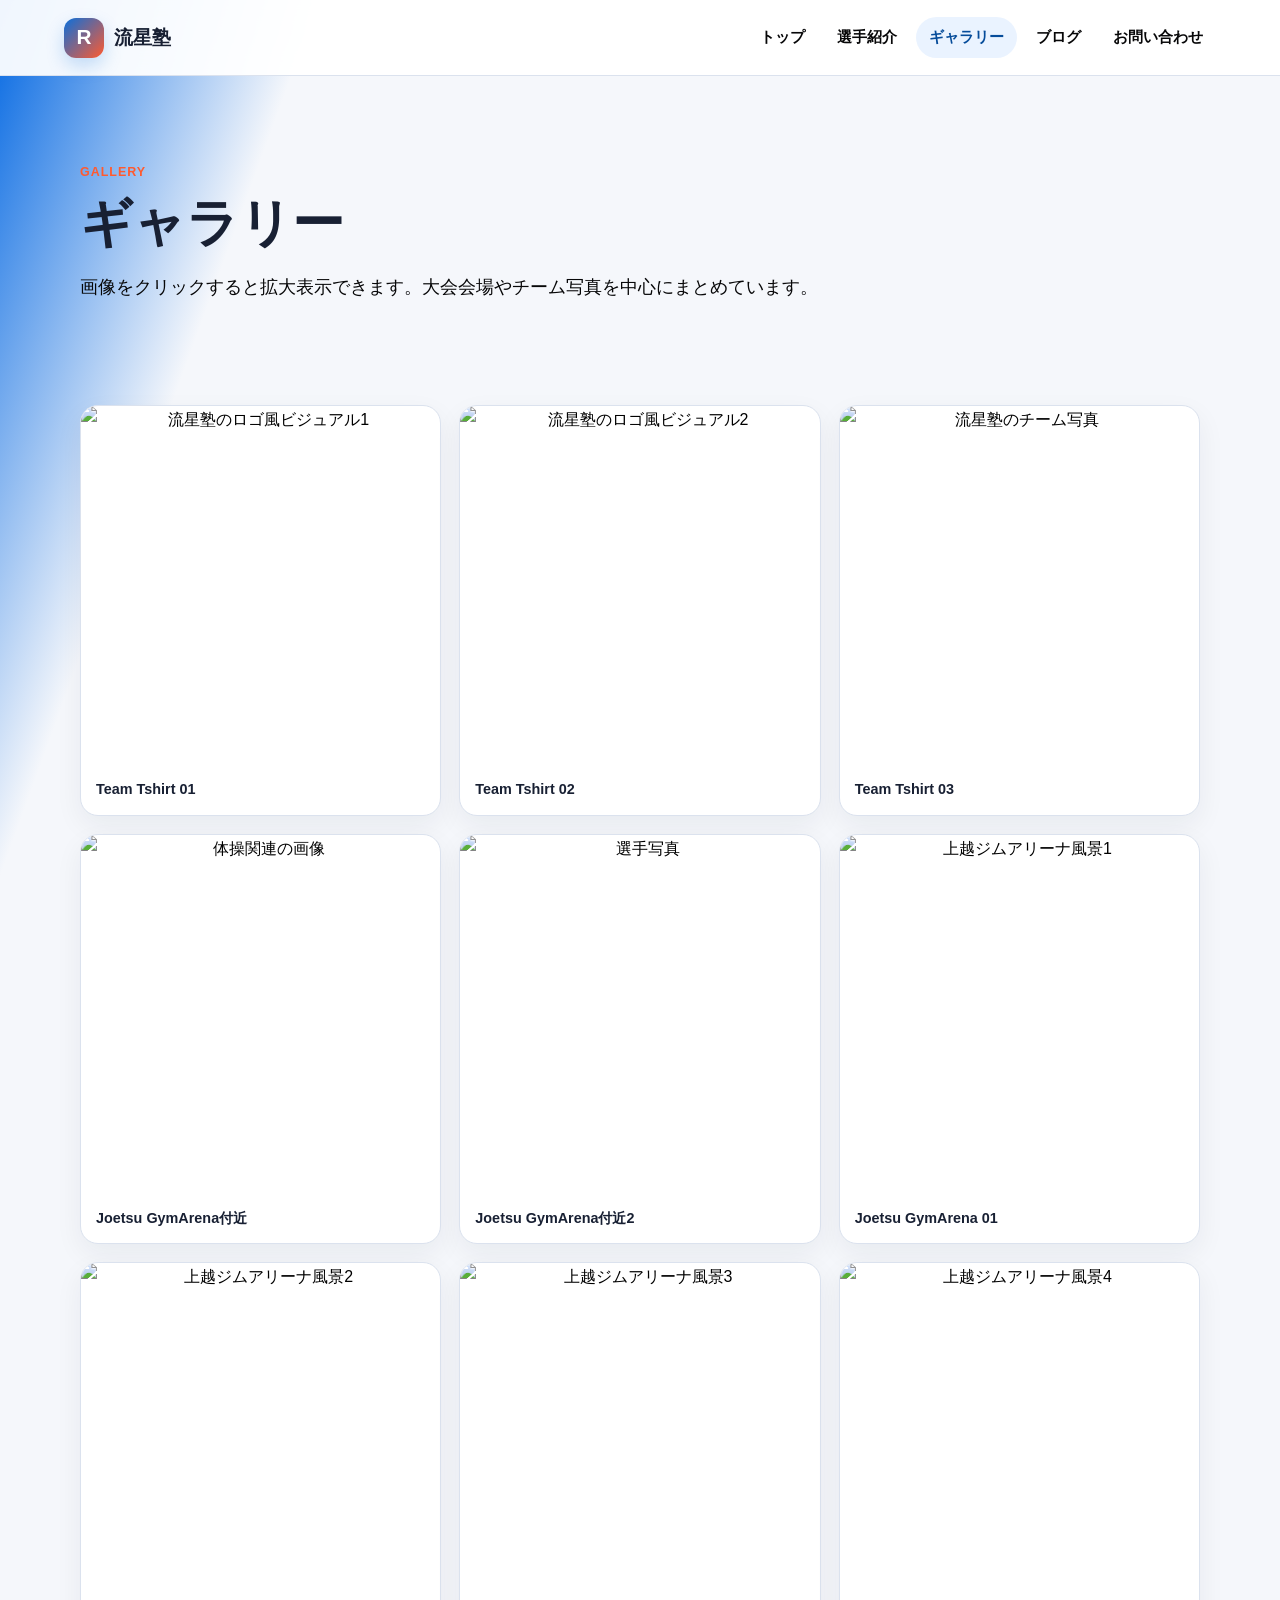
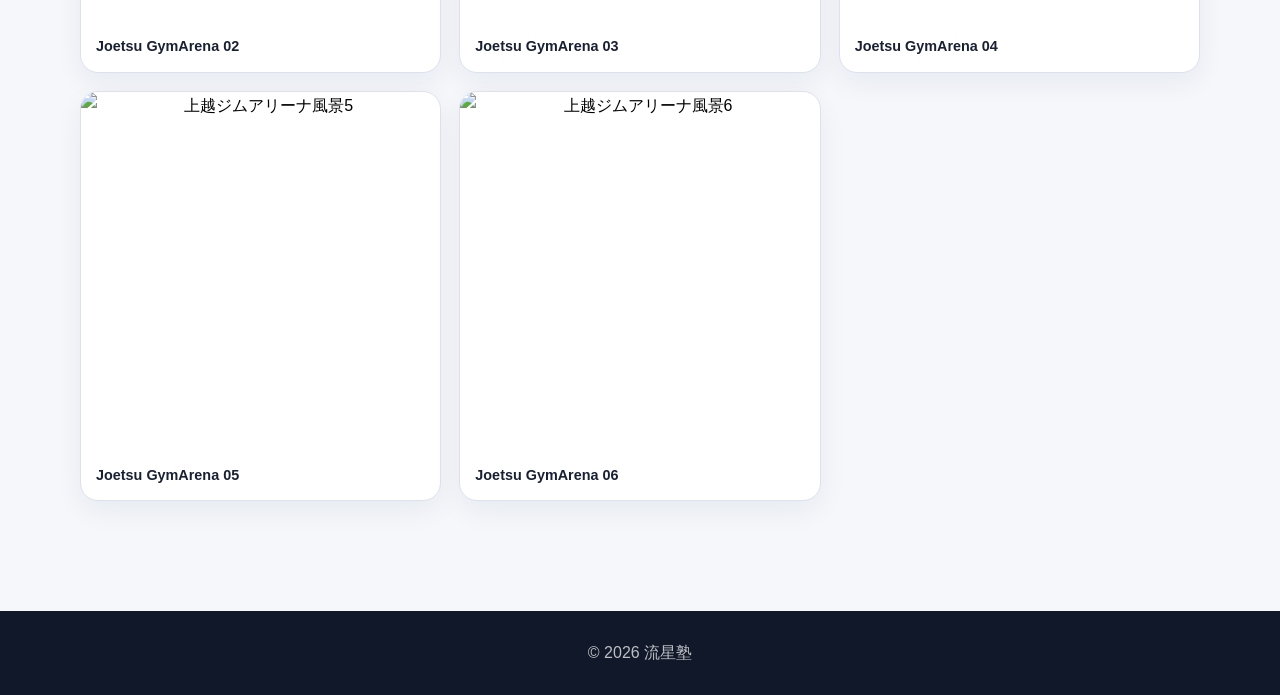
==== gallery.html @ 65023b19 "Add files via upload" ====
<!DOCTYPE html>
<html lang="ja">
<head>
  <meta charset="UTF-8">
  <meta name="viewport" content="width=device-width, initial-scale=1.0">
  <meta name="description" content="流星塾の練習・大会風景ギャラリーです。">
  <title>ギャラリー | 流星塾</title>
  <link rel="stylesheet" href="style.css">
</head>
<body>
  <header class="site-header">
    <a class="logo" href="index.html" aria-label="流星塾 ホーム"><span class="logo-mark">R</span><span class="logo-text">流星塾</span></a>
    <button class="nav-toggle" type="button" aria-label="メニューを開く" aria-expanded="false"><span></span><span></span><span></span></button>
    <nav class="site-nav" aria-label="メインナビゲーション">
      <a href="index.html">トップ</a>
      <a href="athletes.html">選手紹介</a>
      <a class="active" href="gallery.html">ギャラリー</a>
      <a href="blog.html">ブログ</a>
      <a href="contact.html">お問い合わせ</a>
    </nav>
  </header>

  <main>
    <section class="page-hero">
      <p class="eyebrow">Gallery</p>
      <h1>ギャラリー</h1>
      <p>画像をクリックすると拡大表示できます。大会会場やチーム写真を中心にまとめています。</p>
    </section>

    <section class="section">
      <div class="gallery-grid">
        <figure><button class="gallery-button" type="button"><img src="images/rj1.png" alt="流星塾のロゴ風ビジュアル1"></button><figcaption>Team Tshirt 01</figcaption></figure>
        <figure><button class="gallery-button" type="button"><img src="images/rj2.png" alt="流星塾のロゴ風ビジュアル2"></button><figcaption>Team Tshirt 02</figcaption></figure>
        <figure><button class="gallery-button" type="button"><img src="images/rj3.png" alt="流星塾のチーム写真"></button><figcaption>Team Tshirt 03</figcaption></figure>
        <figure><button class="gallery-button" type="button"><img src="images/AIプロンプト/A9B3DB54-7B70-4400-A068-3E929E269171_4_5005_c.jpeg" alt="体操関連の画像"></button><figcaption>Joetsu GymArena付近</figcaption></figure>
        <figure><button class="gallery-button" type="button"><img src="images/AIプロンプト/tg.jpeg" alt="選手写真"></button><figcaption>Joetsu GymArena付近2</figcaption></figure>
        <figure><button class="gallery-button" type="button"><img src="images/AIプロンプト/上越ジムアリーナ風景/IMG_2849.PNG" alt="上越ジムアリーナ風景1"></button><figcaption>Joetsu GymArena 01</figcaption></figure>
        <figure><button class="gallery-button" type="button"><img src="images/AIプロンプト/上越ジムアリーナ風景/IMG_2850.PNG" alt="上越ジムアリーナ風景2"></button><figcaption>Joetsu GymArena 02</figcaption></figure>
        <figure><button class="gallery-button" type="button"><img src="images/AIプロンプト/上越ジムアリーナ風景/IMG_2852.PNG" alt="上越ジムアリーナ風景3"></button><figcaption>Joetsu GymArena 03</figcaption></figure>
        <figure><button class="gallery-button" type="button"><img src="images/AIプロンプト/上越ジムアリーナ風景/IMG_2854.PNG" alt="上越ジムアリーナ風景4"></button><figcaption>Joetsu GymArena 04</figcaption></figure>
        <figure><button class="gallery-button" type="button"><img src="images/AIプロンプト/上越ジムアリーナ風景/IMG_2855.PNG" alt="上越ジムアリーナ風景5"></button><figcaption>Joetsu GymArena 05</figcaption></figure>
        <figure><button class="gallery-button" type="button"><img src="images/AIプロンプト/上越ジムアリーナ風景/IMG_2856.PNG" alt="上越ジムアリーナ風景6"></button><figcaption>Joetsu GymArena 06</figcaption></figure>
      </div>
    </section>
  </main>

  <div class="modal" id="imageModal" aria-hidden="true" role="dialog" aria-label="画像拡大表示">
    <button class="modal-close" type="button" aria-label="閉じる">×</button>
    <img src="" alt="">
  </div>

  <footer class="site-footer"><p>&copy; 2026 流星塾</p></footer>
  <script src="script.js"></script>
</body>
</html>
---- style.css ----
:root {
  --bg: #f5f7fb;
  --surface: #ffffff;
  --ink: #182033;
  --muted: #070708;
  --line: #dbe2ee;
  --primary: #0b6fdb;
  --primary-dark: #064c9a;
  --accent: #ff5a2f;
  --soft: #eaf3ff;
  --header-height: 76px;
  --shadow: 0 18px 45px rgba(18, 32, 58, 0.12);
}

* {
  box-sizing: border-box;
}

html {
  scroll-behavior: smooth;
}

body {
  margin: 0;
  color: var(--ink);
  background:
    linear-gradient(110deg, hsl(213, 97%, 45%) 0, var(--bg) 300px),
    var(--bg);
  font-family: -apple-system, BlinkMacSystemFont, "Hiragino Sans", "Yu Gothic", "Yu Gothic Medium", "Meiryo", sans-serif;
  line-height: 1.75;
}

img {
  display: block;
  max-width: 100%;
}

a {
  color: inherit;
  text-decoration: none;
}

button {
  font: inherit;
}

.site-header {
  position: fixed;
  top: 0;
  left: 0;
  z-index: 100;
  width: 100%;
  height: var(--header-height);
  display: flex;
  align-items: center;
  justify-content: space-between;
  padding: 0 clamp(18px, 5vw, 64px);
  background: rgba(255, 255, 255, 0.94);
  border-bottom: 1px solid var(--line);
  backdrop-filter: blur(14px);
}

.logo {
  display: inline-flex;
  align-items: center;
  gap: 10px;
  font-size: 1.18rem;
  font-weight: 900;
}

.logo-mark {
  display: grid;
  place-items: center;
  width: 40px;
  height: 40px;
  color: #fff;
  background: linear-gradient(135deg, var(--primary), var(--accent));
  border-radius: 12px;
  font-size: 1.3rem;
  box-shadow: 0 8px 18px rgba(11, 111, 219, 0.22);
}

.site-nav {
  display: flex;
  align-items: center;
  gap: 6px;
}

.site-nav a {
  padding: 8px 13px;
  border-radius: 999px;
  color: var(--muted);
  font-size: 0.92rem;
  font-weight: 800;
}

.site-nav a:hover,
.site-nav a.active {
  color: var(--primary-dark);
  background: var(--soft);
}

.nav-toggle {
  display: none;
  width: 44px;
  height: 44px;
  padding: 10px;
  border: 1px solid var(--line);
  border-radius: 14px;
  background: var(--surface);
}

.nav-toggle span {
  display: block;
  height: 2px;
  margin: 5px 0;
  background: var(--ink);
}

main {
  padding-top: var(--header-height);
}

.top-hero,
.section,
.page-hero {
  width: min(1120px, calc(100% - 40px));
  margin: 0 auto;
}

.top-hero {
  min-height: calc(82vh - var(--header-height));
  display: flex;
  flex-direction: column;
  justify-content: center;
  padding: clamp(70px, 11vw, 132px) 0 clamp(46px, 8vw, 82px);
}

.top-hero::after {
  content: "";
  width: min(520px, 68vw);
  height: 8px;
  margin-top: clamp(34px, 6vw, 58px);
  background: linear-gradient(90deg, var(--primary), var(--accent));
  border-radius: 999px;
}

.eyebrow {
  margin: 0 0 10px;
  color: var(--accent);
  font-size: 0.78rem;
  font-weight: 900;
  letter-spacing: 0.08em;
  text-transform: uppercase;
}

h1,
h2,
h3,
p {
  overflow-wrap: anywhere;
}

.top-hero h1,
.page-hero h1 {
  max-width: 780px;
  margin: 0;
  font-size: clamp(2rem, 4.4vw, 3.25rem);
  line-height: 1.15;
  letter-spacing: 0;
}

.hero-lead,
.page-hero p:not(.eyebrow) {
  max-width: 760px;
  margin: 18px 0 0;
  color: var(--muted);
  font-size: clamp(1rem, 2vw, 1.12rem);
}

.hero-actions {
  display: flex;
  flex-wrap: wrap;
  gap: 12px;
  margin-top: 30px;
}

.button {
  display: inline-flex;
  align-items: center;
  justify-content: center;
  min-height: 46px;
  padding: 10px 18px;
  border: 1px solid transparent;
  border-radius: 999px;
  font-weight: 500;
}

.button.primary {
  color: #fff;
  background: var(--accent);
}

.button.secondary {
  color: var(--primary-dark);
  background: #fff;
  border-color: var(--line);
}

.section {
  padding: clamp(48px, 7vw, 82px) 0;
}

.page-hero {
  padding: clamp(54px, 8vw, 86px) 0 20px;
}

.section-heading {
  max-width: 680px;
  margin-bottom: 24px;
}

.section-heading.compact {
  margin-bottom: 18px;
}

h2 {
  margin: 0 0 12px;
  font-size: clamp(1.45rem, 2.6vw, 2rem);
  line-height: 1.3;
}

h3 {
  margin: 0 0 8px;
  font-size: 1.08rem;
  line-height: 1.35;
}

.intro-band {
  display: grid;
  grid-template-columns: 0.75fr 1.25fr;
  gap: clamp(22px, 5vw, 56px);
  align-items: start;
  padding: clamp(32px, 5vw, 52px);
  background: var(--surface);
  border: 1px solid var(--line);
  border-radius: 24px;
  box-shadow: 0 12px 32px rgba(18, 32, 58, 0.06);
}

.about-text p {
  margin: 0;
}

.about-text p + p {
  margin-top: 14px;
}

.record-list {
  display: grid;
  grid-template-columns: repeat(3, 1fr);
  gap: 18px;
}

.record-list article,
.profile-card,
.gallery-grid figure,
.blog-card,
.contact-box,
.info-list article {
  background: var(--surface);
  border: 1px solid var(--line);
  border-radius: 18px;
  box-shadow: 0 10px 28px rgba(18, 32, 58, 0.06);
}

.record-list article {
  padding: 24px;
}

.record-list span {
  display: inline-flex;
  margin-bottom: 12px;
  color: var(--primary);
  font-size: 0.82rem;
  font-weight: 900;
}

.record-list p,
.profile-card p,
.blog-card p,
.contact-box p,
.info-list p {
  margin: 0;
  color: var(--muted);
}

.athlete-grid {
  display: grid;
  grid-template-columns: repeat(3, 1fr);
  gap: 20px;
  align-items: start;
}

.profile-card {
  overflow: hidden;
}

.profile-card img,
.profile-placeholder {
  width: 100%;
  aspect-ratio: 4 / 3;
  object-fit: cover;
  background: #d8e2f1;
}

.profile-placeholder {
  display: grid;
  place-items: center;
  color: #fff;
  background:
    radial-gradient(circle at 30% 28%, rgba(255, 90, 47, 0.9), transparent 28%),
    linear-gradient(135deg, var(--primary-dark), var(--primary));
  font-size: clamp(3rem, 10vw, 5.4rem);
  font-weight: 900;
  text-transform: uppercase;
}

.profile-body {
  padding: 20px;
}

.profile-body h2 {
  margin-bottom: 12px;
  font-size: 1.32rem;
}

dl {
  display: grid;
  gap: 9px;
  margin: 0;
}

dl div {
  display: grid;
  grid-template-columns: 5.6em 1fr;
  gap: 10px;
}

dt {
  color: var(--primary-dark);
  font-size: 0.82rem;
  font-weight: 900;
}

dd {
  margin: 0;
  color: var(--muted);
}

.gallery-grid {
  display: grid;
  grid-template-columns: repeat(3, 1fr);
  gap: 18px;
}

.gallery-grid figure {
  margin: 0;
  overflow: hidden;
}

.gallery-button {
  display: block;
  width: 100%;
  padding: 0;
  border: 0;
  background: transparent;
  cursor: zoom-in;
}

.gallery-grid img {
  width: 100%;
  aspect-ratio: 1 / 1;
  object-fit: cover;
  transition: transform 0.24s ease;
}

.gallery-button:hover img {
  transform: scale(1.04);
}

.gallery-grid figcaption {
  padding: 12px 15px;
  font-size: 0.9rem;
  font-weight: 900;
}

.modal {
  position: fixed;
  inset: 0;
  z-index: 200;
  display: none;
  place-items: center;
  padding: 24px;
  background: rgba(10, 20, 38, 0.84);
}

.modal.open {
  display: grid;
}

.modal img {
  max-width: min(980px, 92vw);
  max-height: 84vh;
  border-radius: 18px;
  box-shadow: var(--shadow);
}

.modal-close {
  position: absolute;
  top: 18px;
  right: 18px;
  width: 44px;
  height: 44px;
  border: 1px solid rgba(255, 255, 255, 0.34);
  border-radius: 999px;
  color: #fff;
  background: rgba(255, 255, 255, 0.14);
  cursor: pointer;
  font-size: 1.6rem;
  line-height: 1;
}

.blog-list {
  display: grid;
  gap: 20px;
}

.blog-card {
  display: grid;
  grid-template-columns: 170px 1fr;
  overflow: hidden;
}

.blog-date {
  display: grid;
  place-items: center;
  min-height: 190px;
  color: #fff;
  background: linear-gradient(135deg, var(--primary-dark), var(--primary));
  font-size: 1.25rem;
  font-weight: 900;
}

.blog-body {
  padding: clamp(22px, 4vw, 34px);
}

.blog-body h2 {
  font-size: clamp(1.25rem, 2.3vw, 1.7rem);
}

.blog-body p + p {
  margin-top: 12px;
}

.contact-layout {
  display: grid;
  grid-template-columns: 1.05fr 0.95fr;
  gap: 20px;
  align-items: start;
}

.contact-box,
.info-list article {
  padding: 24px;
}

.info-list {
  display: grid;
  gap: 16px;
}

.site-footer {
  margin-top: 28px;
  padding: 28px 20px;
  color: rgba(255, 255, 255, 0.72);
  text-align: center;
  background: #101829;
}

.site-footer p {
  margin: 0;
}

@media (max-width: 900px) {
  :root {
    --header-height: 68px;
  }

  .site-header {
    height: var(--header-height);
  }

  .nav-toggle {
    display: block;
  }

  .site-nav {
    position: fixed;
    top: var(--header-height);
    left: 0;
    width: 100%;
    display: none;
    flex-direction: column;
    align-items: stretch;
    gap: 0;
    padding: 12px 20px 20px;
    background: rgba(255, 255, 255, 0.98);
    border-bottom: 1px solid var(--line);
  }

  .site-nav.open {
    display: flex;
  }

  .site-nav a {
    padding: 13px 12px;
  }

  .intro-band,
  .record-list,
  .athlete-grid,
  .contact-layout {
    grid-template-columns: 1fr;
  }

  .gallery-grid {
    grid-template-columns: repeat(2, 1fr);
  }

  .blog-card {
    grid-template-columns: 1fr;
  }

  .blog-date {
    min-height: auto;
    justify-content: start;
    padding: 16px 22px;
  }
}

@media (max-width: 560px) {
  .top-hero,
  .section,
  .page-hero {
    width: min(100% - 28px, 1120px);
  }

  .logo-text {
    font-size: 1.04rem;
  }

  .top-hero {
    min-height: auto;
  }

  .hero-actions,
  .button {
    width: 100%;
  }

  .intro-band,
  .record-list article,
  .profile-body,
  .contact-box,
  .info-list article {
    padding: 20px;
  }

  .gallery-grid {
    grid-template-columns: 1fr;
  }

  dl div {
    grid-template-columns: 1fr;
    gap: 2px;
  }
}
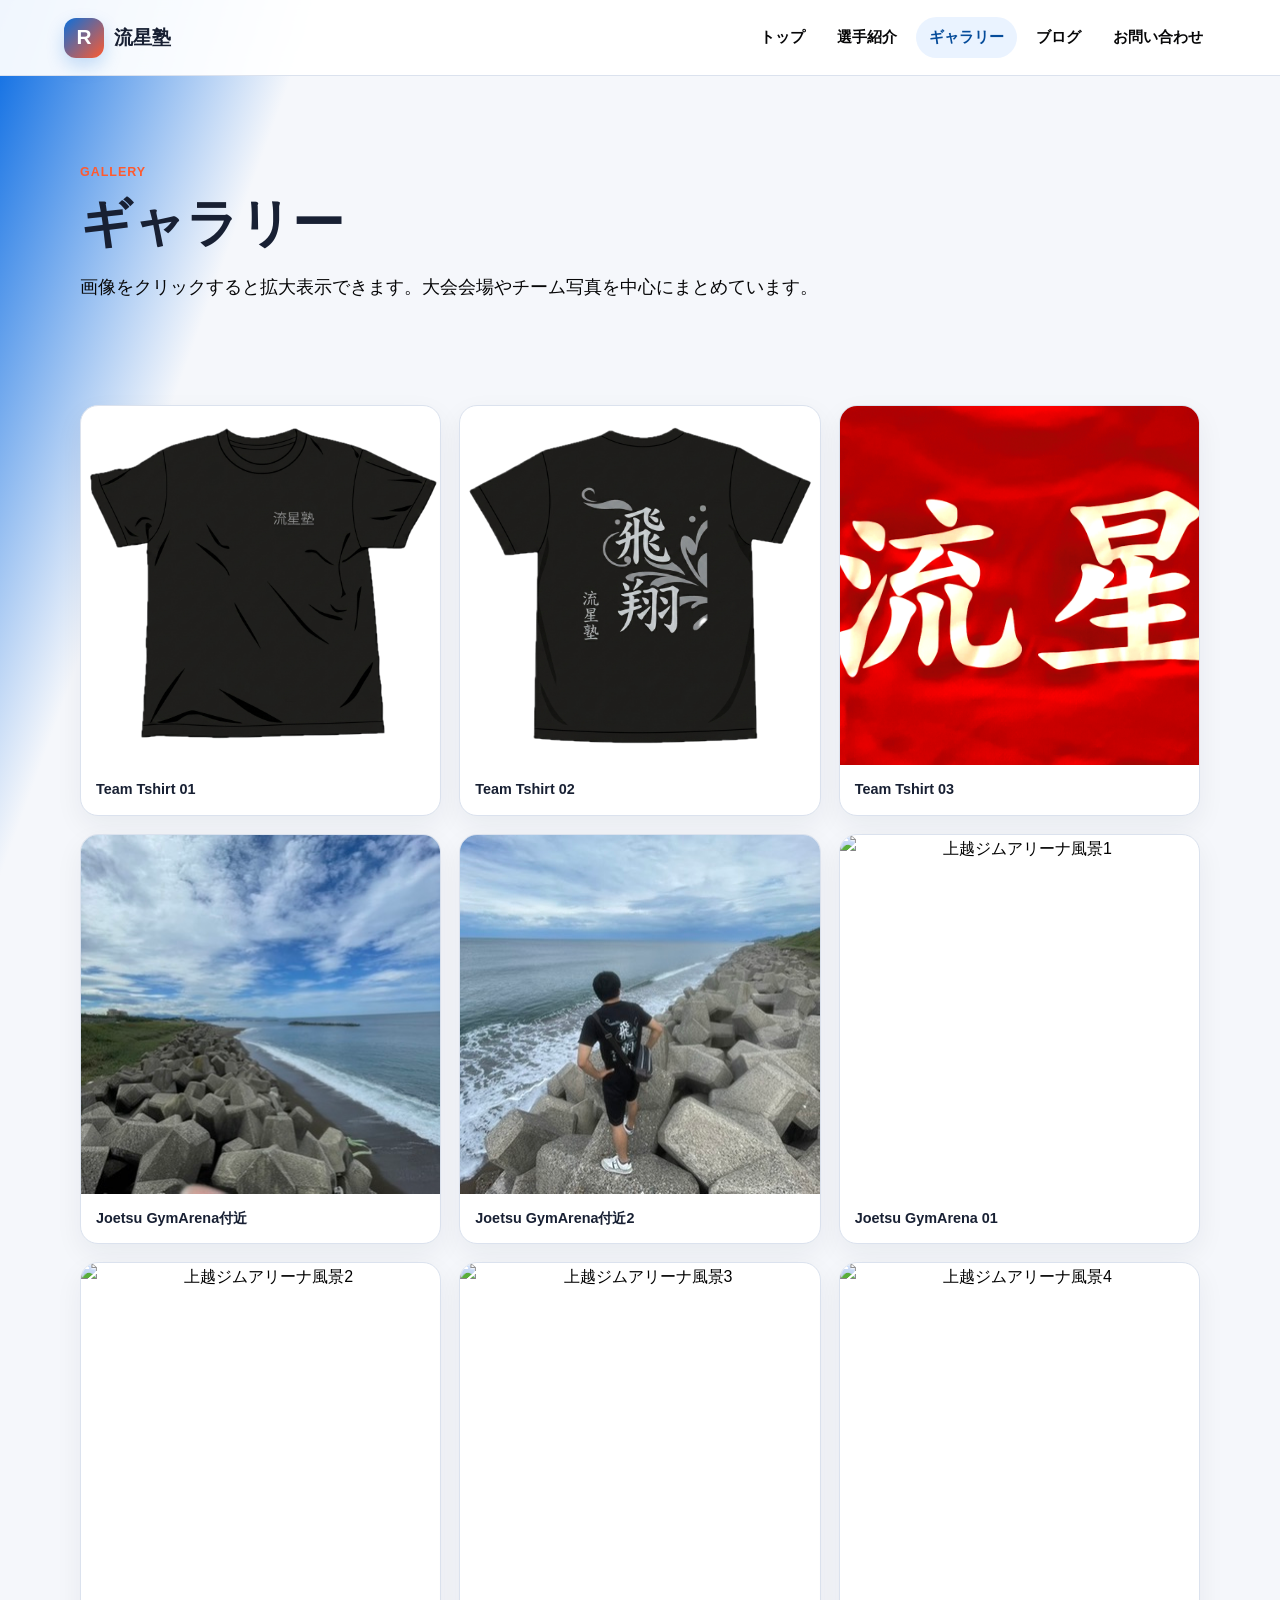
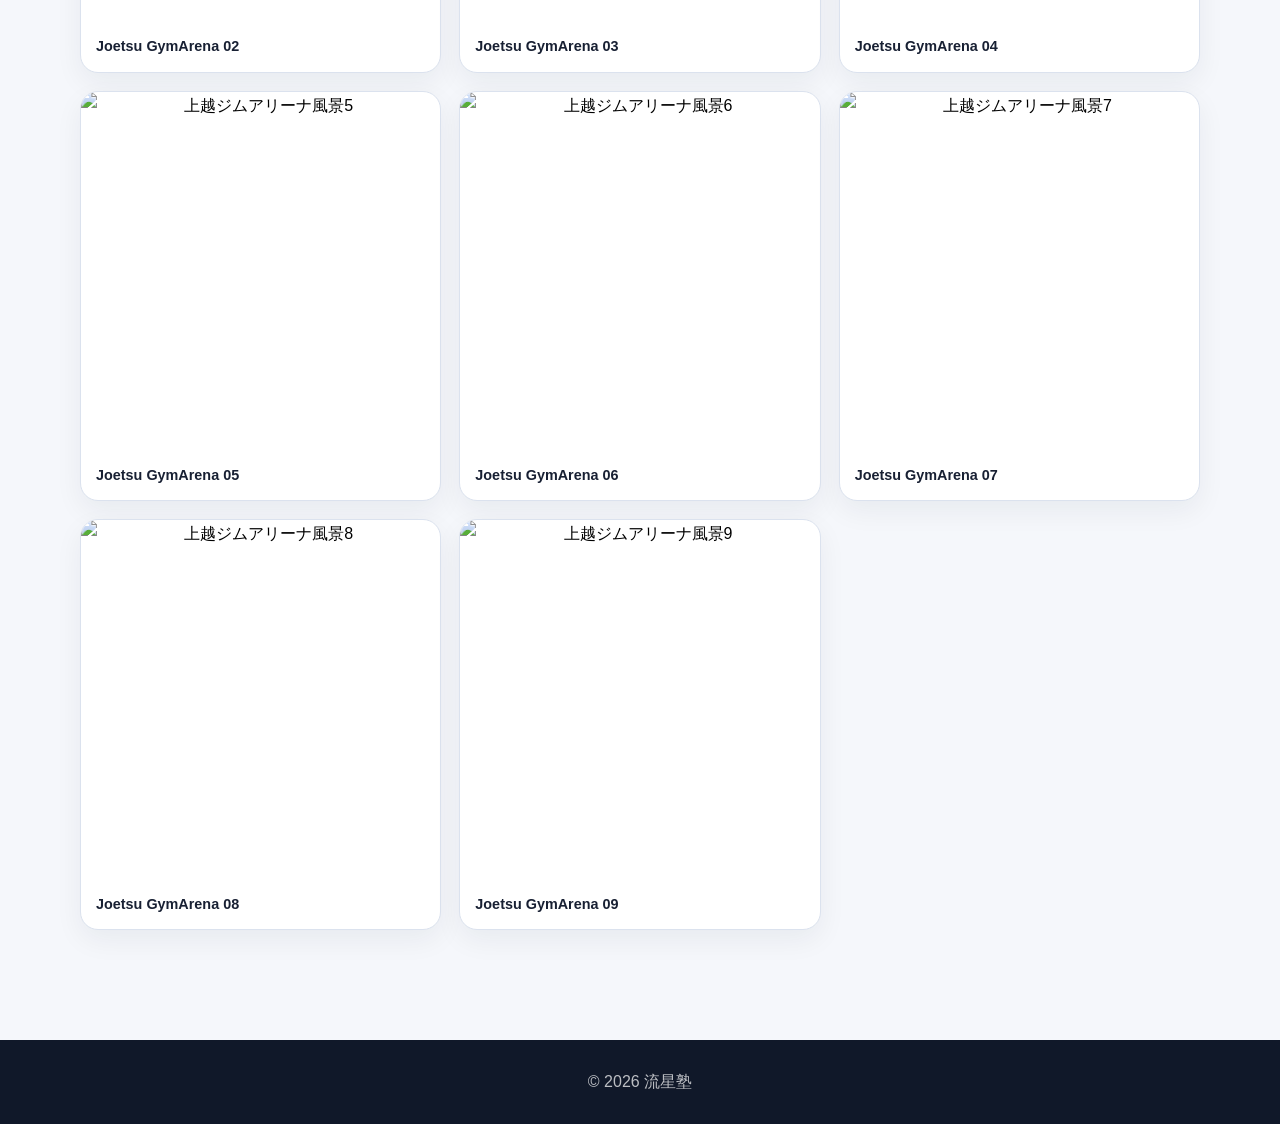
==== commit 479dc96e: "Add files via upload" ====
--- a/gallery.html
+++ b/gallery.html
@@ -32,14 +32,17 @@
         <figure><button class="gallery-button" type="button"><img src="images/rj1.png" alt="流星塾のロゴ風ビジュアル1"></button><figcaption>Team Tshirt 01</figcaption></figure>
         <figure><button class="gallery-button" type="button"><img src="images/rj2.png" alt="流星塾のロゴ風ビジュアル2"></button><figcaption>Team Tshirt 02</figcaption></figure>
         <figure><button class="gallery-button" type="button"><img src="images/rj3.png" alt="流星塾のチーム写真"></button><figcaption>Team Tshirt 03</figcaption></figure>
-        <figure><button class="gallery-button" type="button"><img src="images/AIプロンプト/A9B3DB54-7B70-4400-A068-3E929E269171_4_5005_c.jpeg" alt="体操関連の画像"></button><figcaption>Joetsu GymArena付近</figcaption></figure>
-        <figure><button class="gallery-button" type="button"><img src="images/AIプロンプト/tg.jpeg" alt="選手写真"></button><figcaption>Joetsu GymArena付近2</figcaption></figure>
-        <figure><button class="gallery-button" type="button"><img src="images/AIプロンプト/上越ジムアリーナ風景/IMG_2849.PNG" alt="上越ジムアリーナ風景1"></button><figcaption>Joetsu GymArena 01</figcaption></figure>
-        <figure><button class="gallery-button" type="button"><img src="images/AIプロンプト/上越ジムアリーナ風景/IMG_2850.PNG" alt="上越ジムアリーナ風景2"></button><figcaption>Joetsu GymArena 02</figcaption></figure>
-        <figure><button class="gallery-button" type="button"><img src="images/AIプロンプト/上越ジムアリーナ風景/IMG_2852.PNG" alt="上越ジムアリーナ風景3"></button><figcaption>Joetsu GymArena 03</figcaption></figure>
-        <figure><button class="gallery-button" type="button"><img src="images/AIプロンプト/上越ジムアリーナ風景/IMG_2854.PNG" alt="上越ジムアリーナ風景4"></button><figcaption>Joetsu GymArena 04</figcaption></figure>
-        <figure><button class="gallery-button" type="button"><img src="images/AIプロンプト/上越ジムアリーナ風景/IMG_2855.PNG" alt="上越ジムアリーナ風景5"></button><figcaption>Joetsu GymArena 05</figcaption></figure>
-        <figure><button class="gallery-button" type="button"><img src="images/AIプロンプト/上越ジムアリーナ風景/IMG_2856.PNG" alt="上越ジムアリーナ風景6"></button><figcaption>Joetsu GymArena 06</figcaption></figure>
+        <figure><button class="gallery-button" type="button"><img src="images/AI_prompt/kaigan.jpeg" alt="体操関連の画像"></button><figcaption>Joetsu GymArena付近</figcaption></figure>
+        <figure><button class="gallery-button" type="button"><img src="images/AI_prompt/tg.jpeg" alt="選手写真"></button><figcaption>Joetsu GymArena付近2</figcaption></figure>
+        <figure><button class="gallery-button" type="button"><img src="images/AI_prompt/joetsu_gym_arena_scenery/joetsu_gym_arena_scenery01.jpeg" alt="上越ジムアリーナ風景1"></button><figcaption>Joetsu GymArena 01</figcaption></figure>
+        <figure><button class="gallery-button" type="button"><img src="images/AI_prompt/joetsu_gym_arena_scenery/joetsu_gym_arena_scenery02.jpeg" alt="上越ジムアリーナ風景2"></button><figcaption>Joetsu GymArena 02</figcaption></figure>
+        <figure><button class="gallery-button" type="button"><img src="images/AI_prompt/joetsu_gym_arena_scenery/joetsu_gym_arena_scenery03.jpeg" alt="上越ジムアリーナ風景3"></button><figcaption>Joetsu GymArena 03</figcaption></figure>
+        <figure><button class="gallery-button" type="button"><img src="images/AI_prompt/joetsu_gym_arena_scenery/joetsu_gym_arena_scenery04.jpeg" alt="上越ジムアリーナ風景4"></button><figcaption>Joetsu GymArena 04</figcaption></figure>
+        <figure><button class="gallery-button" type="button"><img src="images/AI_prompt/joetsu_gym_arena_scenery/joetsu_gym_arena_scenery05.jpeg" alt="上越ジムアリーナ風景5"></button><figcaption>Joetsu GymArena 05</figcaption></figure>
+        <figure><button class="gallery-button" type="button"><img src="images/AI_prompt/joetsu_gym_arena_scenery/joetsu_gym_arena_scenery06.jpeg" alt="上越ジムアリーナ風景6"></button><figcaption>Joetsu GymArena 06</figcaption></figure>
+        <figure><button class="gallery-button" type="button"><img src="images/AI_prompt/joetsu_gym_arena_scenery/joetsu_gym_arena_scenery07.jpeg" alt="上越ジムアリーナ風景7"></button><figcaption>Joetsu GymArena 07</figcaption></figure>
+        <figure><button class="gallery-button" type="button"><img src="images/AI_prompt/joetsu_gym_arena_scenery/joetsu_gym_arena_scenery08.jpeg" alt="上越ジムアリーナ風景8"></button><figcaption>Joetsu GymArena 08</figcaption></figure>
+        <figure><button class="gallery-button" type="button"><img src="images/AI_prompt/joetsu_gym_arena_scenery/joetsu_gym_arena_scenery09.jpeg" alt="上越ジムアリーナ風景9"></button><figcaption>Joetsu GymArena 09</figcaption></figure>
       </div>
     </section>
   </main>
